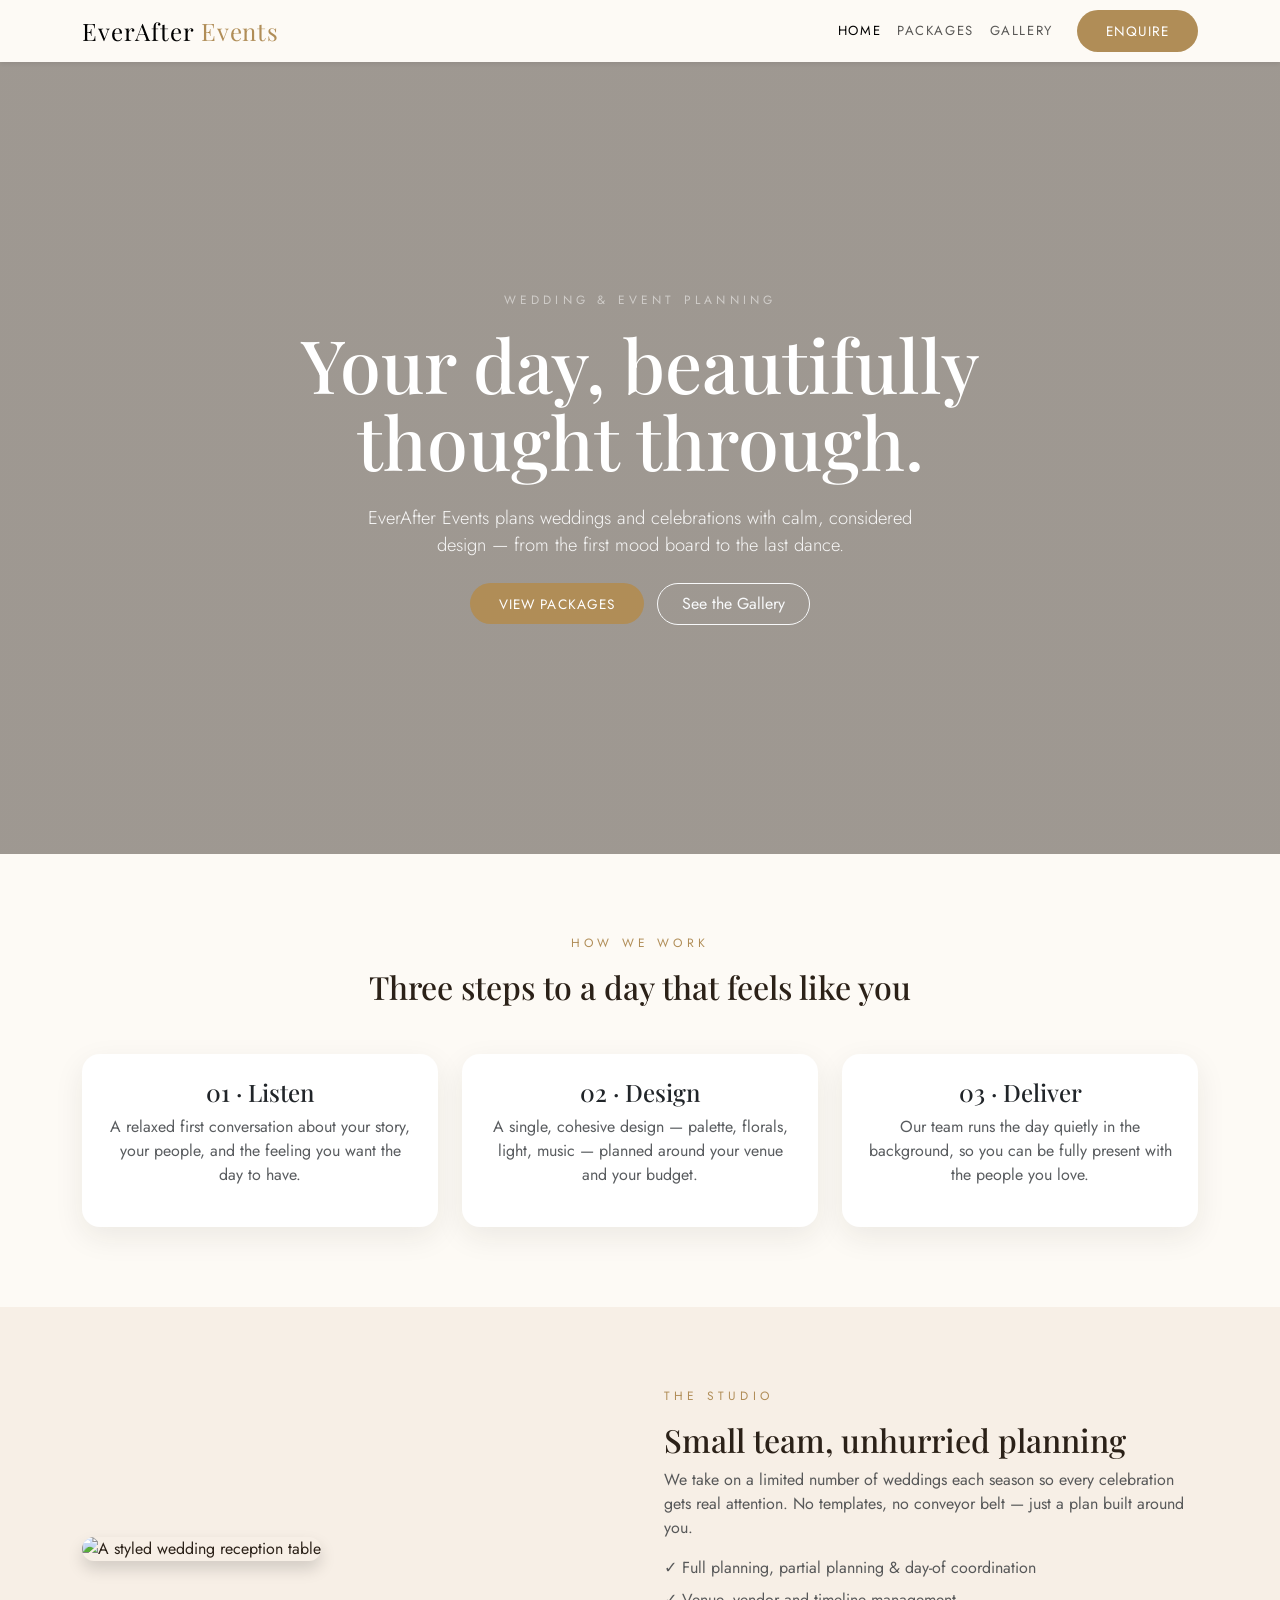
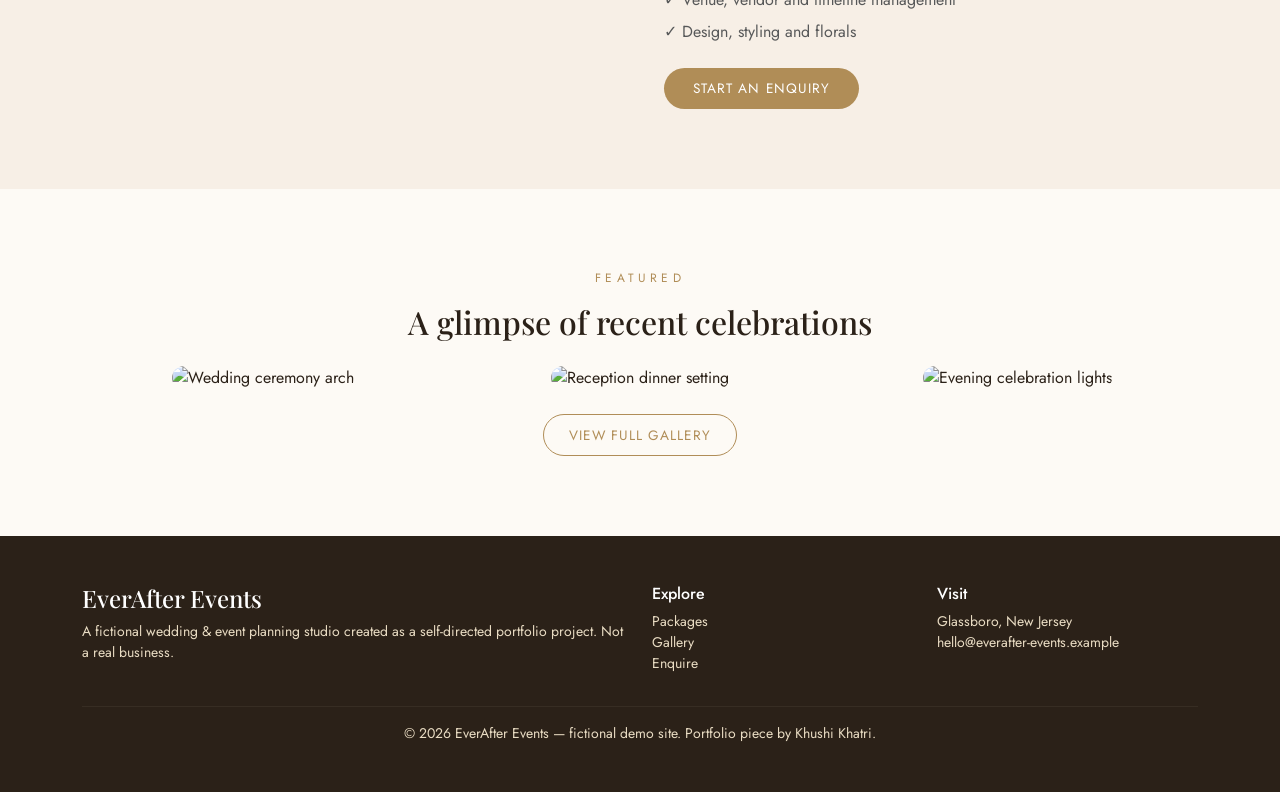
==== index.html @ 9af406d5 "Add EverAfter Events: wedding packages, gallery, enquiry form + custom WordPress theme" ====
<!DOCTYPE html>
<html lang="en">
<head>
<meta charset="UTF-8"><meta name="viewport" content="width=device-width, initial-scale=1">
<title>EverAfter Events — Wedding &amp; Event Planning</title>
<meta name="description" content="EverAfter Events is a fictional wedding and event planning studio. Thoughtful design, calm planning, unforgettable days.">
<link href="https://cdn.jsdelivr.net/npm/bootstrap@5.3.3/dist/css/bootstrap.min.css" rel="stylesheet">
<link href="https://fonts.googleapis.com/css2?family=Playfair+Display:wght@500;600;700&family=Jost:wght@300;400;500;600&display=swap" rel="stylesheet">
<link rel="stylesheet" href="css/style.css">
</head>
<body>
<nav class="navbar navbar-expand-lg sticky-top shadow-sm">
  <div class="container">
    <a class="navbar-brand" href="index.html">EverAfter <span style="color:#b08d57">Events</span></a>
    <button class="navbar-toggler" type="button" data-bs-toggle="collapse" data-bs-target="#nav"><span class="navbar-toggler-icon"></span></button>
    <div class="collapse navbar-collapse" id="nav">
      <ul class="navbar-nav ms-auto align-items-lg-center">
        <li class="nav-item"><a class="nav-link active" href="index.html">Home</a></li>
        <li class="nav-item"><a class="nav-link" href="packages.html">Packages</a></li>
        <li class="nav-item"><a class="nav-link" href="gallery.html">Gallery</a></li>
        <li class="nav-item ms-lg-3"><a class="btn btn-gold btn-sm" href="enquiry.html">Enquire</a></li>
      </ul>
    </div>
  </div>
</nav>

<header class="hero">
  <div class="container">
    <p class="eyebrow text-white-50">Wedding &amp; Event Planning</p>
    <h1>Your day, beautifully<br>thought through.</h1>
    <p class="lead mx-auto my-4" style="max-width:560px">EverAfter Events plans weddings and celebrations with calm, considered design — from the first mood board to the last dance.</p>
    <a class="btn btn-gold me-2" href="packages.html">View Packages</a>
    <a class="btn btn-outline-light rounded-pill px-4 py-2" href="gallery.html">See the Gallery</a>
  </div>
</header>

<section class="section">
  <div class="container">
    <div class="text-center mb-5 reveal"><p class="eyebrow">How we work</p><h2>Three steps to a day that feels like you</h2></div>
    <div class="row g-4">
      <div class="col-md-4 reveal"><div class="card h-100 p-4 text-center"><h3 class="h4">01 · Listen</h3><p class="text-muted">A relaxed first conversation about your story, your people, and the feeling you want the day to have.</p></div></div>
      <div class="col-md-4 reveal"><div class="card h-100 p-4 text-center"><h3 class="h4">02 · Design</h3><p class="text-muted">A single, cohesive design — palette, florals, light, music — planned around your venue and your budget.</p></div></div>
      <div class="col-md-4 reveal"><div class="card h-100 p-4 text-center"><h3 class="h4">03 · Deliver</h3><p class="text-muted">Our team runs the day quietly in the background, so you can be fully present with the people you love.</p></div></div>
    </div>
  </div>
</section>

<section class="section" style="background:var(--blush)">
  <div class="container">
    <div class="row align-items-center g-5">
      <div class="col-lg-6 reveal"><img class="img-fluid rounded-4 shadow" src="https://picsum.photos/seed/everafter-table/1000/700" alt="A styled wedding reception table"></div>
      <div class="col-lg-6 reveal">
        <p class="eyebrow">The studio</p>
        <h2>Small team, unhurried planning</h2>
        <p class="text-muted">We take on a limited number of weddings each season so every celebration gets real attention. No templates, no conveyor belt — just a plan built around you.</p>
        <ul class="list-unstyled text-muted">
          <li class="mb-2">✓ Full planning, partial planning &amp; day-of coordination</li>
          <li class="mb-2">✓ Venue, vendor and timeline management</li>
          <li class="mb-2">✓ Design, styling and florals</li>
        </ul>
        <a class="btn btn-gold mt-2" href="enquiry.html">Start an Enquiry</a>
      </div>
    </div>
  </div>
</section>

<section class="section">
  <div class="container text-center reveal">
    <p class="eyebrow">Featured</p>
    <h2 class="mb-4">A glimpse of recent celebrations</h2>
    <div class="row g-3">
      <div class="col-md-4"><img class="gallery-img" src="https://picsum.photos/seed/everafter-g1/800/600" alt="Wedding ceremony arch"></div>
      <div class="col-md-4"><img class="gallery-img" src="https://picsum.photos/seed/everafter-g2/800/600" alt="Reception dinner setting"></div>
      <div class="col-md-4"><img class="gallery-img" src="https://picsum.photos/seed/everafter-g3/800/600" alt="Evening celebration lights"></div>
    </div>
    <a class="btn btn-outline-gold mt-4" href="gallery.html">View Full Gallery</a>
  </div>
</section>

<footer class="py-5">
  <div class="container">
    <div class="row">
      <div class="col-md-6"><h3 class="serif h4 text-white">EverAfter Events</h3><p class="small mb-0">A fictional wedding &amp; event planning studio created as a self-directed portfolio project. Not a real business.</p></div>
      <div class="col-md-3"><h4 class="h6 text-white">Explore</h4><ul class="list-unstyled small"><li><a href="packages.html">Packages</a></li><li><a href="gallery.html">Gallery</a></li><li><a href="enquiry.html">Enquire</a></li></ul></div>
      <div class="col-md-3"><h4 class="h6 text-white">Visit</h4><p class="small mb-0">Glassboro, New Jersey<br>hello@everafter-events.example</p></div>
    </div>
    <hr style="border-color:rgba(233,220,195,.25)"><p class="small mb-0 text-center">© 2026 EverAfter Events — fictional demo site. Portfolio piece by Khushi Khatri.</p>
  </div>
</footer>
<script src="https://cdn.jsdelivr.net/npm/bootstrap@5.3.3/dist/js/bootstrap.bundle.min.js"></script>
<script src="js/main.js"></script>
</body>
</html>
---- css/style.css ----
:root{--ink:#2b2118;--gold:#b08d57;--gold-lt:#e9dcc3;--blush:#f7efe6;--sage:#7d8b6f;--cream:#fdfaf5}
body{font-family:'Jost',system-ui,sans-serif;color:var(--ink);background:var(--cream)}
h1,h2,h3,.serif{font-family:'Playfair Display',serif}
.navbar{background:rgba(253,250,245,.96);backdrop-filter:blur(8px)}
.navbar-brand{font-family:'Playfair Display',serif;font-size:1.5rem;letter-spacing:.04em}
.nav-link{letter-spacing:.12em;text-transform:uppercase;font-size:.82rem}
.btn-gold{background:var(--gold);color:#fff;border-radius:999px;padding:.65rem 1.8rem;letter-spacing:.08em;text-transform:uppercase;font-size:.85rem;border:none}
.btn-gold:hover{background:#9a7a48;color:#fff;transform:translateY(-2px);box-shadow:0 8px 20px rgba(176,141,87,.35)}
.btn-outline-gold{border:1px solid var(--gold);color:var(--gold);border-radius:999px;padding:.6rem 1.6rem;letter-spacing:.08em;text-transform:uppercase;font-size:.85rem}
.btn-outline-gold:hover{background:var(--gold);color:#fff}
.hero{min-height:88vh;background:linear-gradient(rgba(43,33,24,.45),rgba(43,33,24,.45)),url('https://picsum.photos/seed/everafter-hero/1800/1100') center/cover;display:flex;align-items:center;color:#fff;text-align:center}
.hero h1{font-size:clamp(2.6rem,6vw,4.6rem);line-height:1.05}
.hero .lead{font-size:1.15rem;opacity:.92}
.eyebrow{letter-spacing:.35em;text-transform:uppercase;font-size:.75rem;color:var(--gold)}
.section{padding:5rem 0}
.card{border:none;border-radius:18px;overflow:hidden;box-shadow:0 10px 30px rgba(43,33,24,.08);transition:transform .3s ease,box-shadow .3s ease}
.card:hover{transform:translateY(-6px);box-shadow:0 18px 40px rgba(43,33,24,.14)}
.card img{height:240px;object-fit:cover;transition:transform .5s ease}
.card:hover img{transform:scale(1.05)}
.price{font-family:'Playfair Display',serif;font-size:2rem;color:var(--gold)}
.gallery-img{border-radius:14px;width:100%;height:280px;object-fit:cover;transition:transform .4s ease}
.gallery-img:hover{transform:scale(1.03)}
.reveal{opacity:0;transform:translateY(24px);transition:opacity .7s ease,transform .7s ease}
.reveal.visible{opacity:1;transform:none}
footer{background:#2b2118;color:#e9dcc3}
footer a{color:#e9dcc3;text-decoration:none}
footer a:hover{color:#fff}
.demo-note{background:#fff8e6;border:1px dashed var(--gold);border-radius:12px;padding:1rem 1.25rem}
.form-control,.form-select{border-radius:10px;padding:.7rem 1rem}
.form-control:focus,.form-select:focus{border-color:var(--gold);box-shadow:0 0 0 .25rem rgba(176,141,87,.25)}
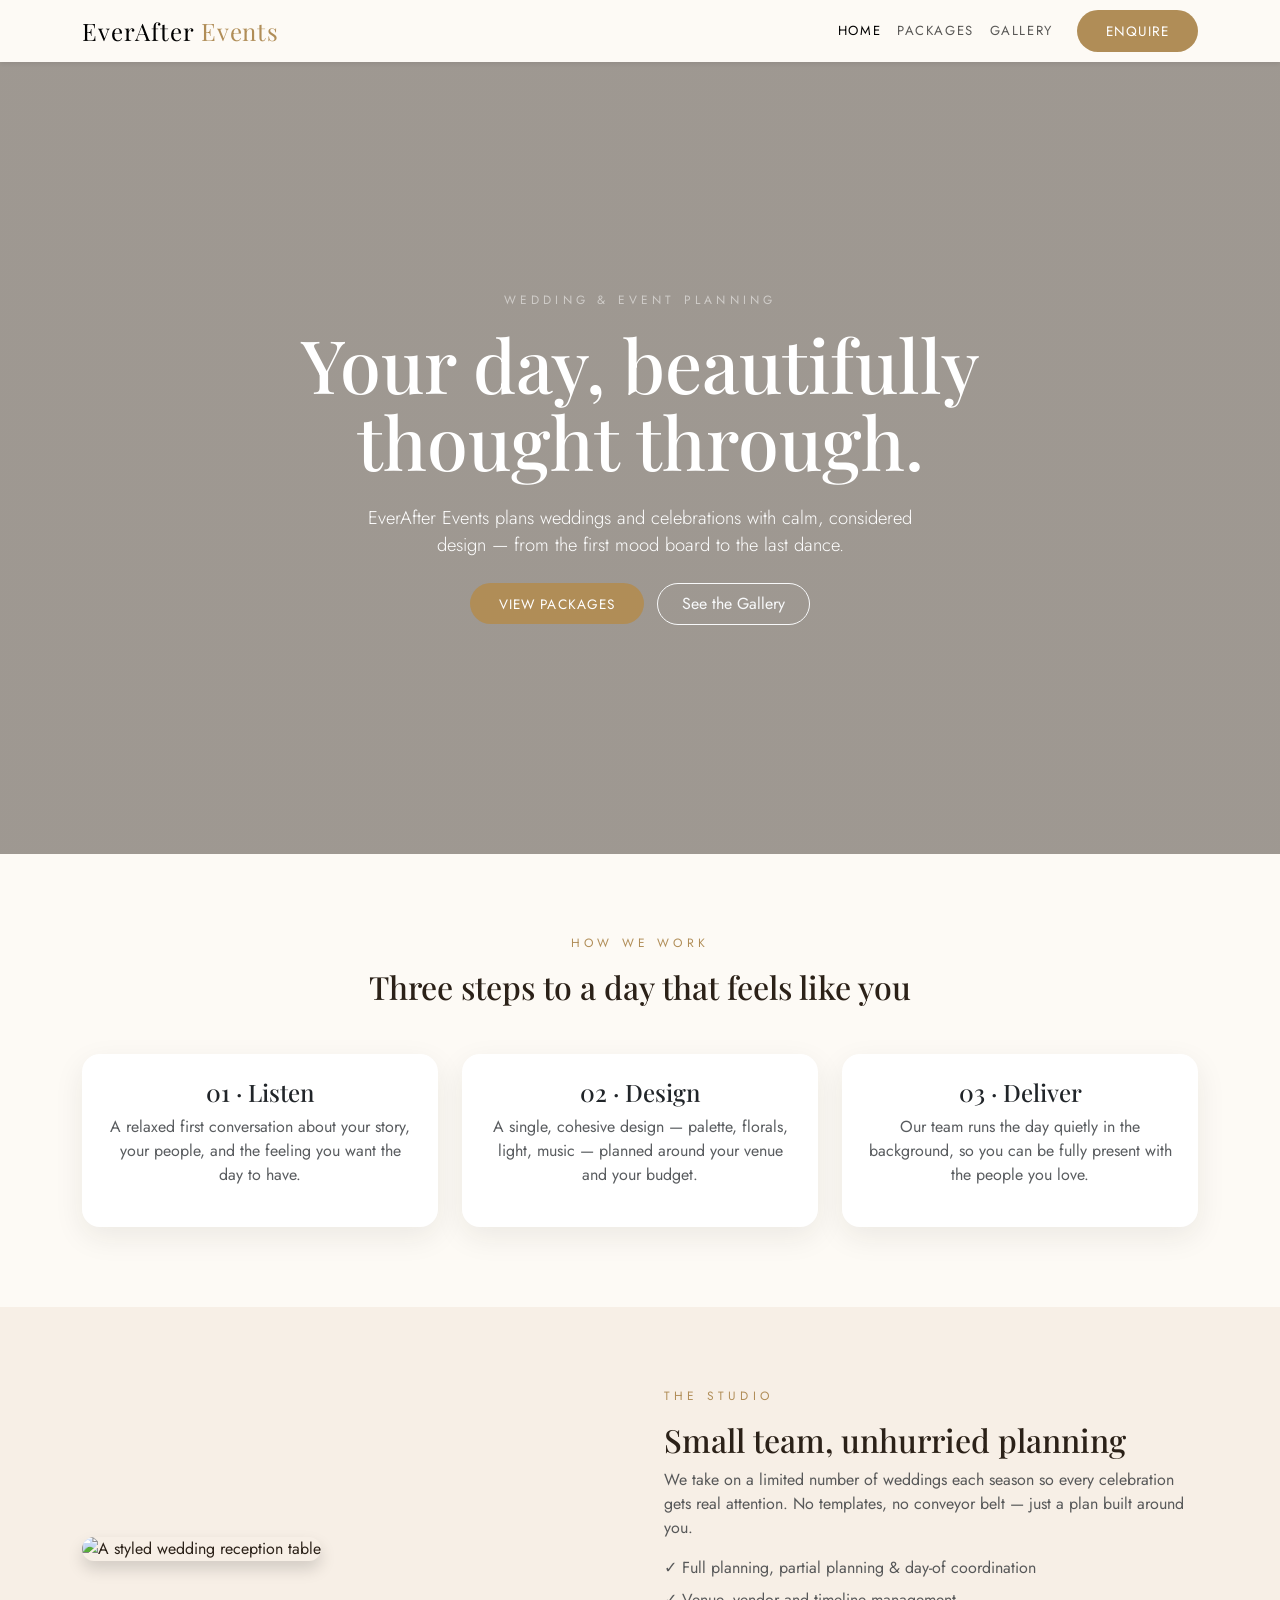
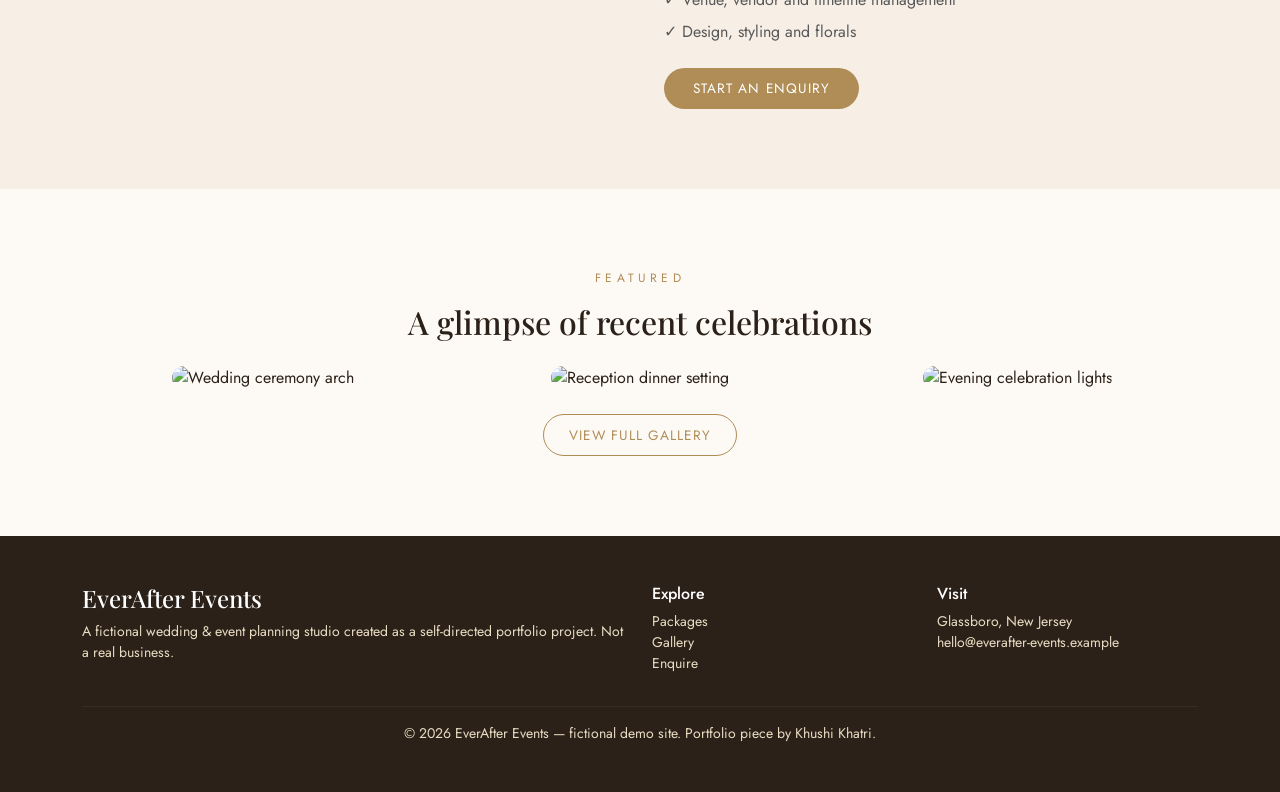
==== commit 779f585c: "Upgrade polish: animations, content, accessibility" ====
--- a/index.html
+++ b/index.html
@@ -9,13 +9,14 @@
 <link rel="stylesheet" href="css/style.css">
 </head>
 <body>
+<a class="skip-link" href="#main">Skip to main content</a>
 <nav class="navbar navbar-expand-lg sticky-top shadow-sm">
   <div class="container">
     <a class="navbar-brand" href="index.html">EverAfter <span style="color:#b08d57">Events</span></a>
-    <button class="navbar-toggler" type="button" data-bs-toggle="collapse" data-bs-target="#nav"><span class="navbar-toggler-icon"></span></button>
+    <button class="navbar-toggler" type="button" data-bs-toggle="collapse" data-bs-target="#nav" aria-controls="nav" aria-expanded="false" aria-label="Toggle navigation"><span class="navbar-toggler-icon"></span></button>
     <div class="collapse navbar-collapse" id="nav">
       <ul class="navbar-nav ms-auto align-items-lg-center">
-        <li class="nav-item"><a class="nav-link active" href="index.html">Home</a></li>
+        <li class="nav-item"><a class="nav-link active" aria-current="page" href="index.html">Home</a></li>
         <li class="nav-item"><a class="nav-link" href="packages.html">Packages</a></li>
         <li class="nav-item"><a class="nav-link" href="gallery.html">Gallery</a></li>
         <li class="nav-item ms-lg-3"><a class="btn btn-gold btn-sm" href="enquiry.html">Enquire</a></li>
@@ -24,7 +25,7 @@
   </div>
 </nav>
 
-<header class="hero">
+<header class="hero" id="main">
   <div class="container">
     <p class="eyebrow text-white-50">Wedding &amp; Event Planning</p>
     <h1>Your day, beautifully<br>thought through.</h1>
@@ -48,7 +49,7 @@
 <section class="section" style="background:var(--blush)">
   <div class="container">
     <div class="row align-items-center g-5">
-      <div class="col-lg-6 reveal"><img class="img-fluid rounded-4 shadow" src="https://picsum.photos/seed/everafter-table/1000/700" alt="A styled wedding reception table"></div>
+      <div class="col-lg-6 reveal"><img loading="lazy" decoding="async" class="img-fluid rounded-4 shadow" src="https://picsum.photos/seed/everafter-table/1000/700" alt="A styled wedding reception table"></div>
       <div class="col-lg-6 reveal">
         <p class="eyebrow">The studio</p>
         <h2>Small team, unhurried planning</h2>
@@ -69,9 +70,9 @@
     <p class="eyebrow">Featured</p>
     <h2 class="mb-4">A glimpse of recent celebrations</h2>
     <div class="row g-3">
-      <div class="col-md-4"><img class="gallery-img" src="https://picsum.photos/seed/everafter-g1/800/600" alt="Wedding ceremony arch"></div>
-      <div class="col-md-4"><img class="gallery-img" src="https://picsum.photos/seed/everafter-g2/800/600" alt="Reception dinner setting"></div>
-      <div class="col-md-4"><img class="gallery-img" src="https://picsum.photos/seed/everafter-g3/800/600" alt="Evening celebration lights"></div>
+      <div class="col-md-4"><img loading="lazy" decoding="async" class="gallery-img" src="https://picsum.photos/seed/everafter-g1/800/600" alt="Wedding ceremony arch"></div>
+      <div class="col-md-4"><img loading="lazy" decoding="async" class="gallery-img" src="https://picsum.photos/seed/everafter-g2/800/600" alt="Reception dinner setting"></div>
+      <div class="col-md-4"><img loading="lazy" decoding="async" class="gallery-img" src="https://picsum.photos/seed/everafter-g3/800/600" alt="Evening celebration lights"></div>
     </div>
     <a class="btn btn-outline-gold mt-4" href="gallery.html">View Full Gallery</a>
   </div>
--- a/css/style.css
+++ b/css/style.css
@@ -28,3 +28,29 @@
 .demo-note{background:#fff8e6;border:1px dashed var(--gold);border-radius:12px;padding:1rem 1.25rem}
 .form-control,.form-select{border-radius:10px;padding:.7rem 1rem}
 .form-control:focus,.form-select:focus{border-color:var(--gold);box-shadow:0 0 0 .25rem rgba(176,141,87,.25)}
+
+/* ===== Polish upgrade: motion, focus, responsiveness ===== */
+:root{--focus-ring:#b08d57}
+:focus-visible{outline:3px solid var(--focus-ring);outline-offset:2px;border-radius:4px}
+.skip-link{position:absolute;left:-9999px;top:0;background:#b08d57;color:#fff;padding:.6rem 1rem;z-index:2000;border-radius:0 0 10px 0;font-weight:600}
+.skip-link:focus{left:0;color:#fff}
+@keyframes heroUp{from{opacity:0;transform:translateY(22px)}to{opacity:1;transform:none}}
+@keyframes floaty{0%,100%{transform:translateY(0)}50%{transform:translateY(-10px)}}
+.hero .hero-badge,.hero h1,.hero .lead,.hero .d-flex,.hero .row.mt-5,.hero .btn{animation:heroUp .8s cubic-bezier(.22,1,.36,1) both}
+.hero h1{animation-delay:.08s}.hero .lead{animation-delay:.18s}.hero .d-flex{animation-delay:.28s}.hero .row.mt-5{animation-delay:.38s}
+.hero-img{animation:heroUp .9s .2s cubic-bezier(.22,1,.36,1) both}
+.btn{transition:transform .18s ease,box-shadow .18s ease,background-color .18s ease,color .18s ease}
+.btn:active{transform:translateY(1px) scale(.98)}
+.card-lift,.card{will-change:transform}
+.card-lift:focus-within,.card:focus-within{box-shadow:0 0 0 3px rgba(176,141,87,.35)}
+.icon-tile{transition:transform .3s ease}
+.card-lift:hover .icon-tile,.card:hover .icon-tile{transform:translateY(-3px) rotate(-3deg)}
+.reveal-left{opacity:0;transform:translateX(-28px);transition:opacity .7s ease,transform .7s ease}
+.reveal-right{opacity:0;transform:translateX(28px);transition:opacity .7s ease,transform .7s ease}
+.reveal-zoom{opacity:0;transform:scale(.96);transition:opacity .7s ease,transform .7s ease}
+.reveal-left.visible,.reveal-right.visible,.reveal-zoom.visible{opacity:1;transform:none}
+#back-to-top{position:fixed;right:1rem;bottom:1rem;z-index:1050;width:46px;height:46px;border-radius:50%;border:none;background:#b08d57;color:#fff;font-size:1.2rem;box-shadow:0 10px 24px rgba(0,0,0,.25);opacity:0;pointer-events:none;transform:translateY(8px);transition:opacity .25s ease,transform .25s ease}
+#back-to-top.show{opacity:1;pointer-events:auto;transform:none}
+#back-to-top:hover{transform:translateY(-2px)}
+@media(max-width:575px){.section-pad,.section{padding:3rem 0}.hero h1{font-size:clamp(2rem,9vw,2.8rem)!important}.gallery-img{height:180px}.cta-band{padding:2rem 1.25rem!important}}
+@media(prefers-reduced-motion:reduce){html{scroll-behavior:auto}*,*::before,*::after{animation-duration:.001ms!important;animation-iteration-count:1!important;transition-duration:.001ms!important}.reveal,.reveal-left,.reveal-right,.reveal-zoom{opacity:1!important;transform:none!important}.hero-img{transform:none!important}}
